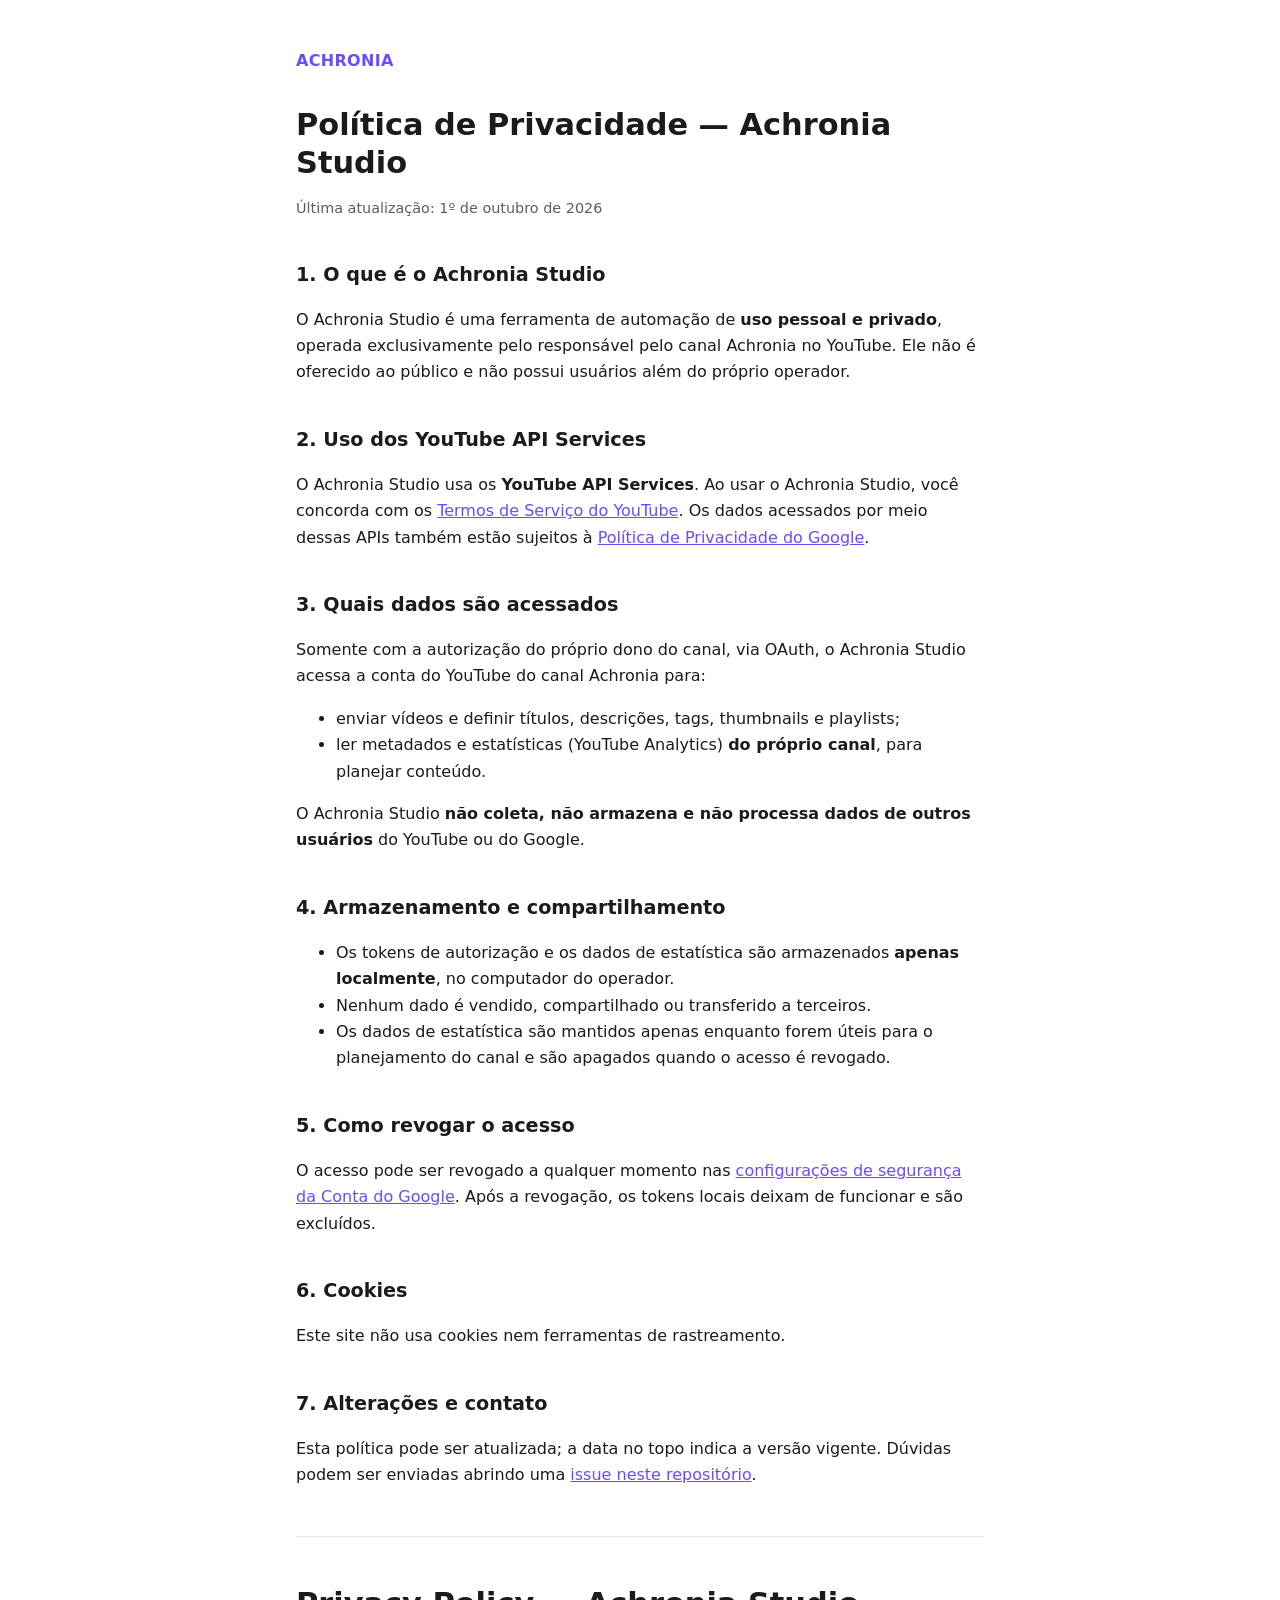
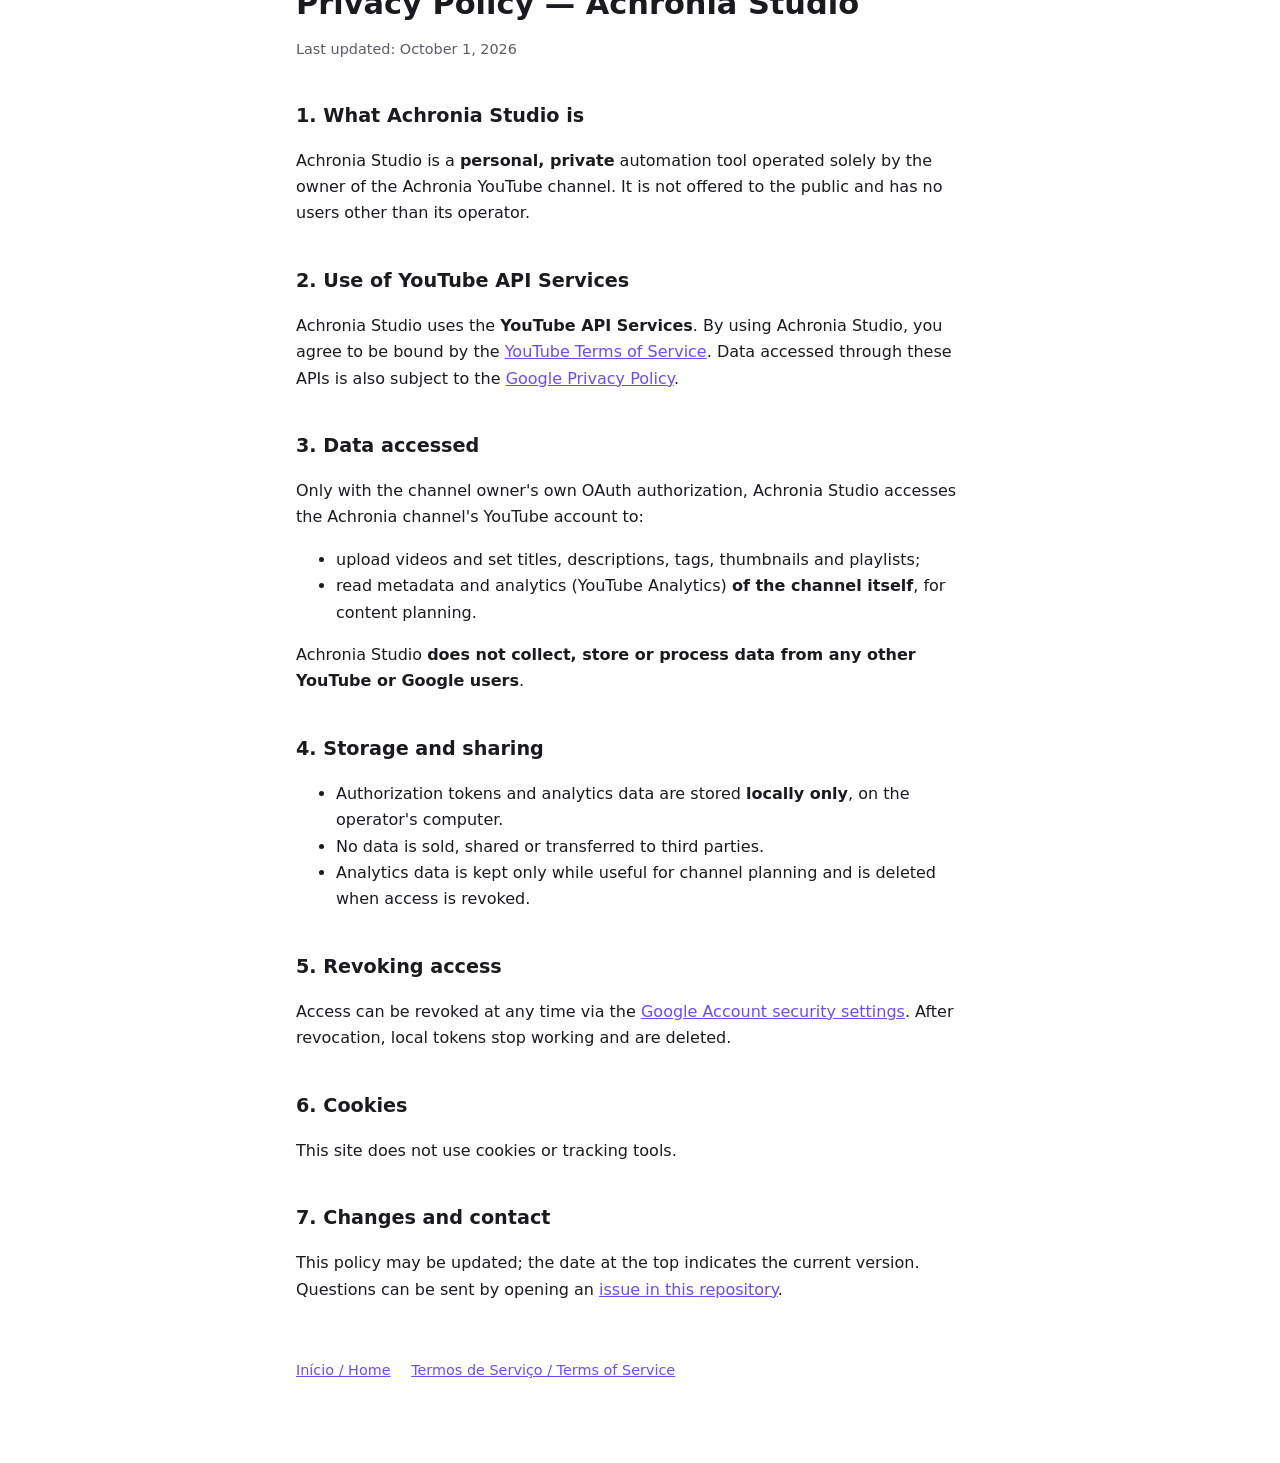
==== privacidade.html @ d72b7e02 "Site do Achronia: início, política de privacidade e termos Co-Authored-By: Claude Opus 5.5 <noreply@" ====
<!doctype html>
<html lang="pt-BR">
<head>
  <meta charset="utf-8">
  <meta name="viewport" content="width=device-width, initial-scale=1">
  <title>Política de Privacidade — Achronia Studio</title>
  <link rel="stylesheet" href="style.css">
</head>
<body>
<main>
  <header>
    <a class="brand" href="./">ACHRONIA</a>
  </header>

  <h1>Política de Privacidade — Achronia Studio</h1>
  <p class="meta">Última atualização: 1º de outubro de 2026</p>

  <h2>1. O que é o Achronia Studio</h2>
  <p>O Achronia Studio é uma ferramenta de automação de <strong>uso pessoal e privado</strong>, operada exclusivamente pelo responsável pelo canal Achronia no YouTube. Ele não é oferecido ao público e não possui usuários além do próprio operador.</p>

  <h2>2. Uso dos YouTube API Services</h2>
  <p>O Achronia Studio usa os <strong>YouTube API Services</strong>. Ao usar o Achronia Studio, você concorda com os <a href="https://www.youtube.com/t/terms">Termos de Serviço do YouTube</a>. Os dados acessados por meio dessas APIs também estão sujeitos à <a href="https://policies.google.com/privacy">Política de Privacidade do Google</a>.</p>

  <h2>3. Quais dados são acessados</h2>
  <p>Somente com a autorização do próprio dono do canal, via OAuth, o Achronia Studio acessa a conta do YouTube do canal Achronia para:</p>
  <ul>
    <li>enviar vídeos e definir títulos, descrições, tags, thumbnails e playlists;</li>
    <li>ler metadados e estatísticas (YouTube Analytics) <strong>do próprio canal</strong>, para planejar conteúdo.</li>
  </ul>
  <p>O Achronia Studio <strong>não coleta, não armazena e não processa dados de outros usuários</strong> do YouTube ou do Google.</p>

  <h2>4. Armazenamento e compartilhamento</h2>
  <ul>
    <li>Os tokens de autorização e os dados de estatística são armazenados <strong>apenas localmente</strong>, no computador do operador.</li>
    <li>Nenhum dado é vendido, compartilhado ou transferido a terceiros.</li>
    <li>Os dados de estatística são mantidos apenas enquanto forem úteis para o planejamento do canal e são apagados quando o acesso é revogado.</li>
  </ul>

  <h2>5. Como revogar o acesso</h2>
  <p>O acesso pode ser revogado a qualquer momento nas <a href="https://security.google.com/settings/security/permissions">configurações de segurança da Conta do Google</a>. Após a revogação, os tokens locais deixam de funcionar e são excluídos.</p>

  <h2>6. Cookies</h2>
  <p>Este site não usa cookies nem ferramentas de rastreamento.</p>

  <h2>7. Alterações e contato</h2>
  <p>Esta política pode ser atualizada; a data no topo indica a versão vigente. Dúvidas podem ser enviadas abrindo uma <a href="https://github.com/MAFSantAna/achronia-site/issues">issue neste repositório</a>.</p>

  <hr>

  <section lang="en">
    <h1>Privacy Policy — Achronia Studio</h1>
    <p class="meta">Last updated: October 1, 2026</p>

    <h2>1. What Achronia Studio is</h2>
    <p>Achronia Studio is a <strong>personal, private</strong> automation tool operated solely by the owner of the Achronia YouTube channel. It is not offered to the public and has no users other than its operator.</p>

    <h2>2. Use of YouTube API Services</h2>
    <p>Achronia Studio uses the <strong>YouTube API Services</strong>. By using Achronia Studio, you agree to be bound by the <a href="https://www.youtube.com/t/terms">YouTube Terms of Service</a>. Data accessed through these APIs is also subject to the <a href="https://policies.google.com/privacy">Google Privacy Policy</a>.</p>

    <h2>3. Data accessed</h2>
    <p>Only with the channel owner's own OAuth authorization, Achronia Studio accesses the Achronia channel's YouTube account to:</p>
    <ul>
      <li>upload videos and set titles, descriptions, tags, thumbnails and playlists;</li>
      <li>read metadata and analytics (YouTube Analytics) <strong>of the channel itself</strong>, for content planning.</li>
    </ul>
    <p>Achronia Studio <strong>does not collect, store or process data from any other YouTube or Google users</strong>.</p>

    <h2>4. Storage and sharing</h2>
    <ul>
      <li>Authorization tokens and analytics data are stored <strong>locally only</strong>, on the operator's computer.</li>
      <li>No data is sold, shared or transferred to third parties.</li>
      <li>Analytics data is kept only while useful for channel planning and is deleted when access is revoked.</li>
    </ul>

    <h2>5. Revoking access</h2>
    <p>Access can be revoked at any time via the <a href="https://security.google.com/settings/security/permissions">Google Account security settings</a>. After revocation, local tokens stop working and are deleted.</p>

    <h2>6. Cookies</h2>
    <p>This site does not use cookies or tracking tools.</p>

    <h2>7. Changes and contact</h2>
    <p>This policy may be updated; the date at the top indicates the current version. Questions can be sent by opening an <a href="https://github.com/MAFSantAna/achronia-site/issues">issue in this repository</a>.</p>
  </section>

  <footer>
    <nav>
      <a href="./">Início / Home</a>
      <a href="termos.html">Termos de Serviço / Terms of Service</a>
    </nav>
  </footer>
</main>
</body>
</html>
---- style.css ----
:root {
  --bg: #ffffff;
  --fg: #1a1a1f;
  --muted: #5c5c66;
  --accent: #6d4aff;
  --line: #e4e4ea;
}
@media (prefers-color-scheme: dark) {
  :root {
    --bg: #111114;
    --fg: #ececf1;
    --muted: #a0a0ad;
    --accent: #a08bff;
    --line: #2a2a31;
  }
}
* { box-sizing: border-box; }
body {
  margin: 0;
  background: var(--bg);
  color: var(--fg);
  font: 16px/1.65 system-ui, -apple-system, "Segoe UI", Roboto, sans-serif;
}
main { max-width: 720px; margin: 0 auto; padding: 48px 16px 80px; }
header { margin-bottom: 32px; }
.brand { font-weight: 700; letter-spacing: .02em; color: var(--accent); text-decoration: none; }
h1 { font-size: 1.9rem; line-height: 1.25; margin: .4em 0 .2em; }
h2 { font-size: 1.2rem; margin-top: 2em; }
p, li { color: var(--fg); }
.meta { color: var(--muted); font-size: .9rem; }
a { color: var(--accent); }
hr { border: 0; border-top: 1px solid var(--line); margin: 48px 0; }
nav a { margin-right: 16px; }
footer { margin-top: 56px; color: var(--muted); font-size: .9rem; }
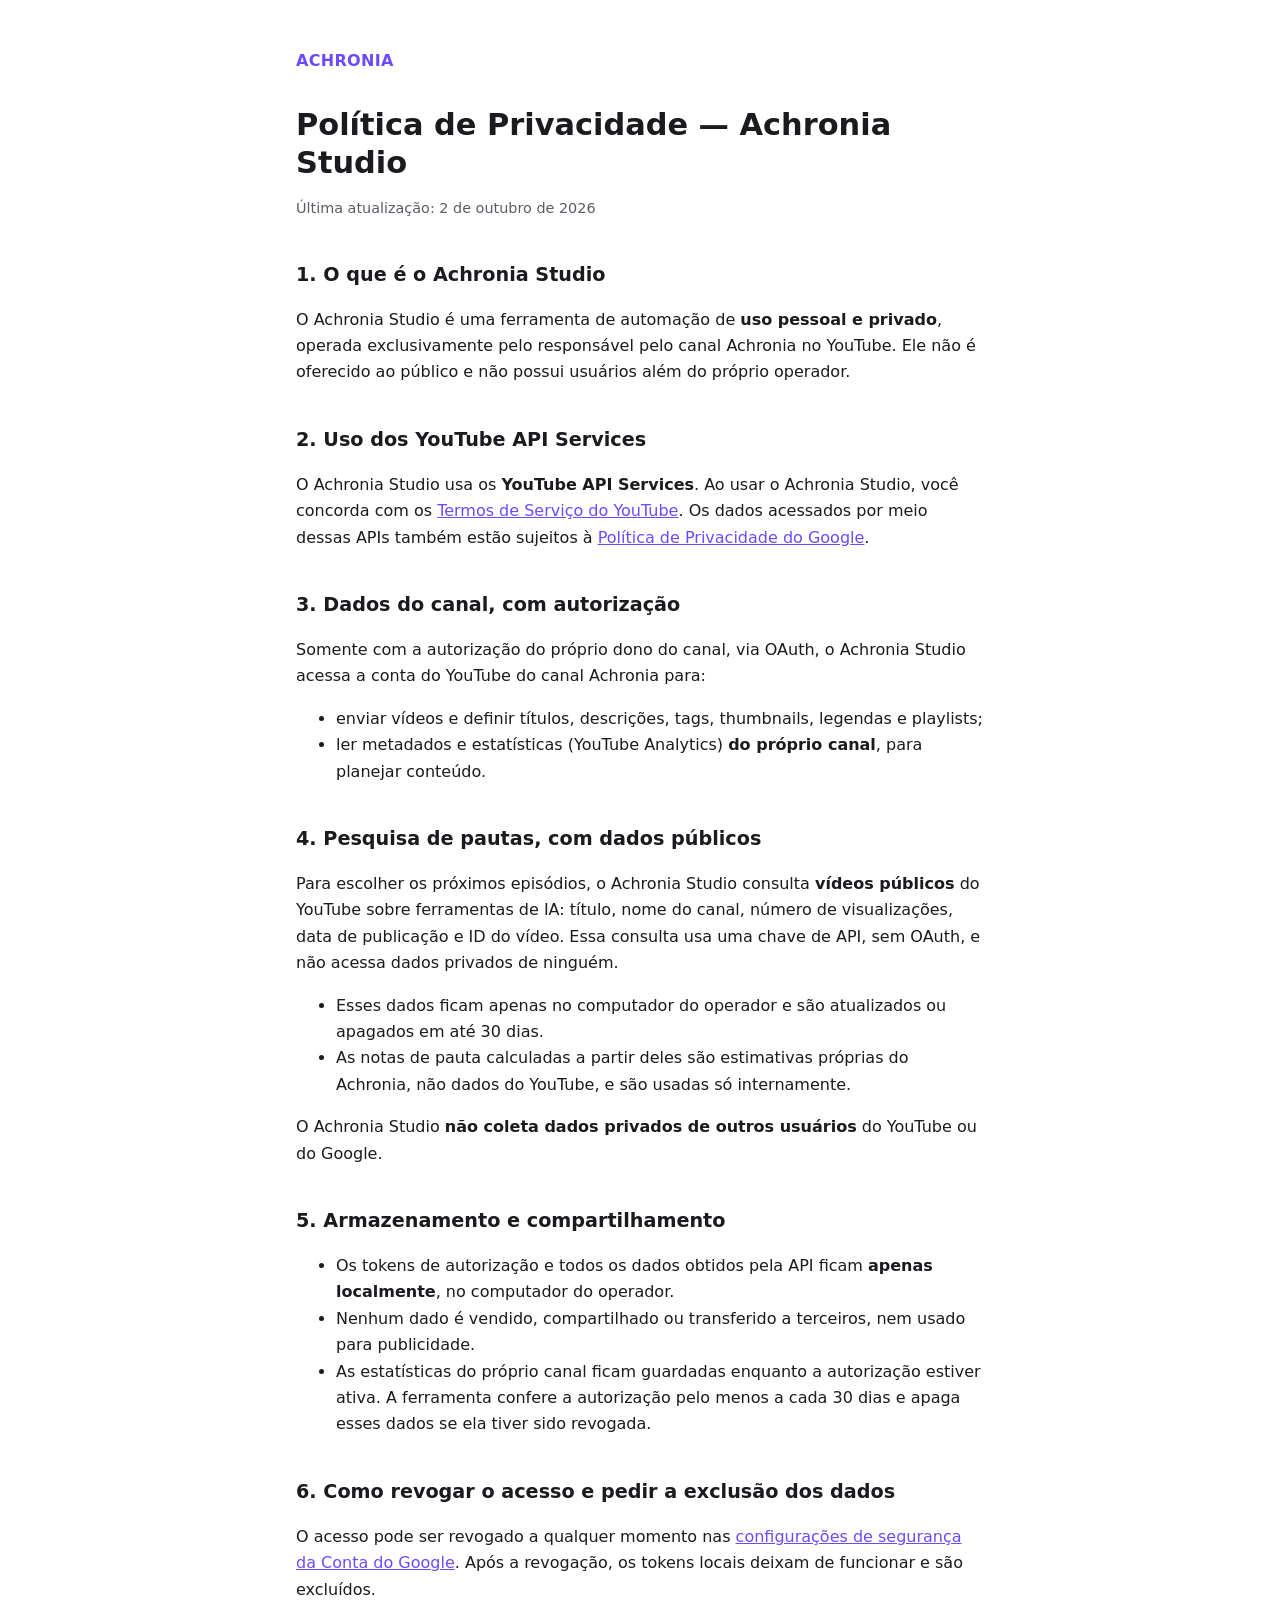
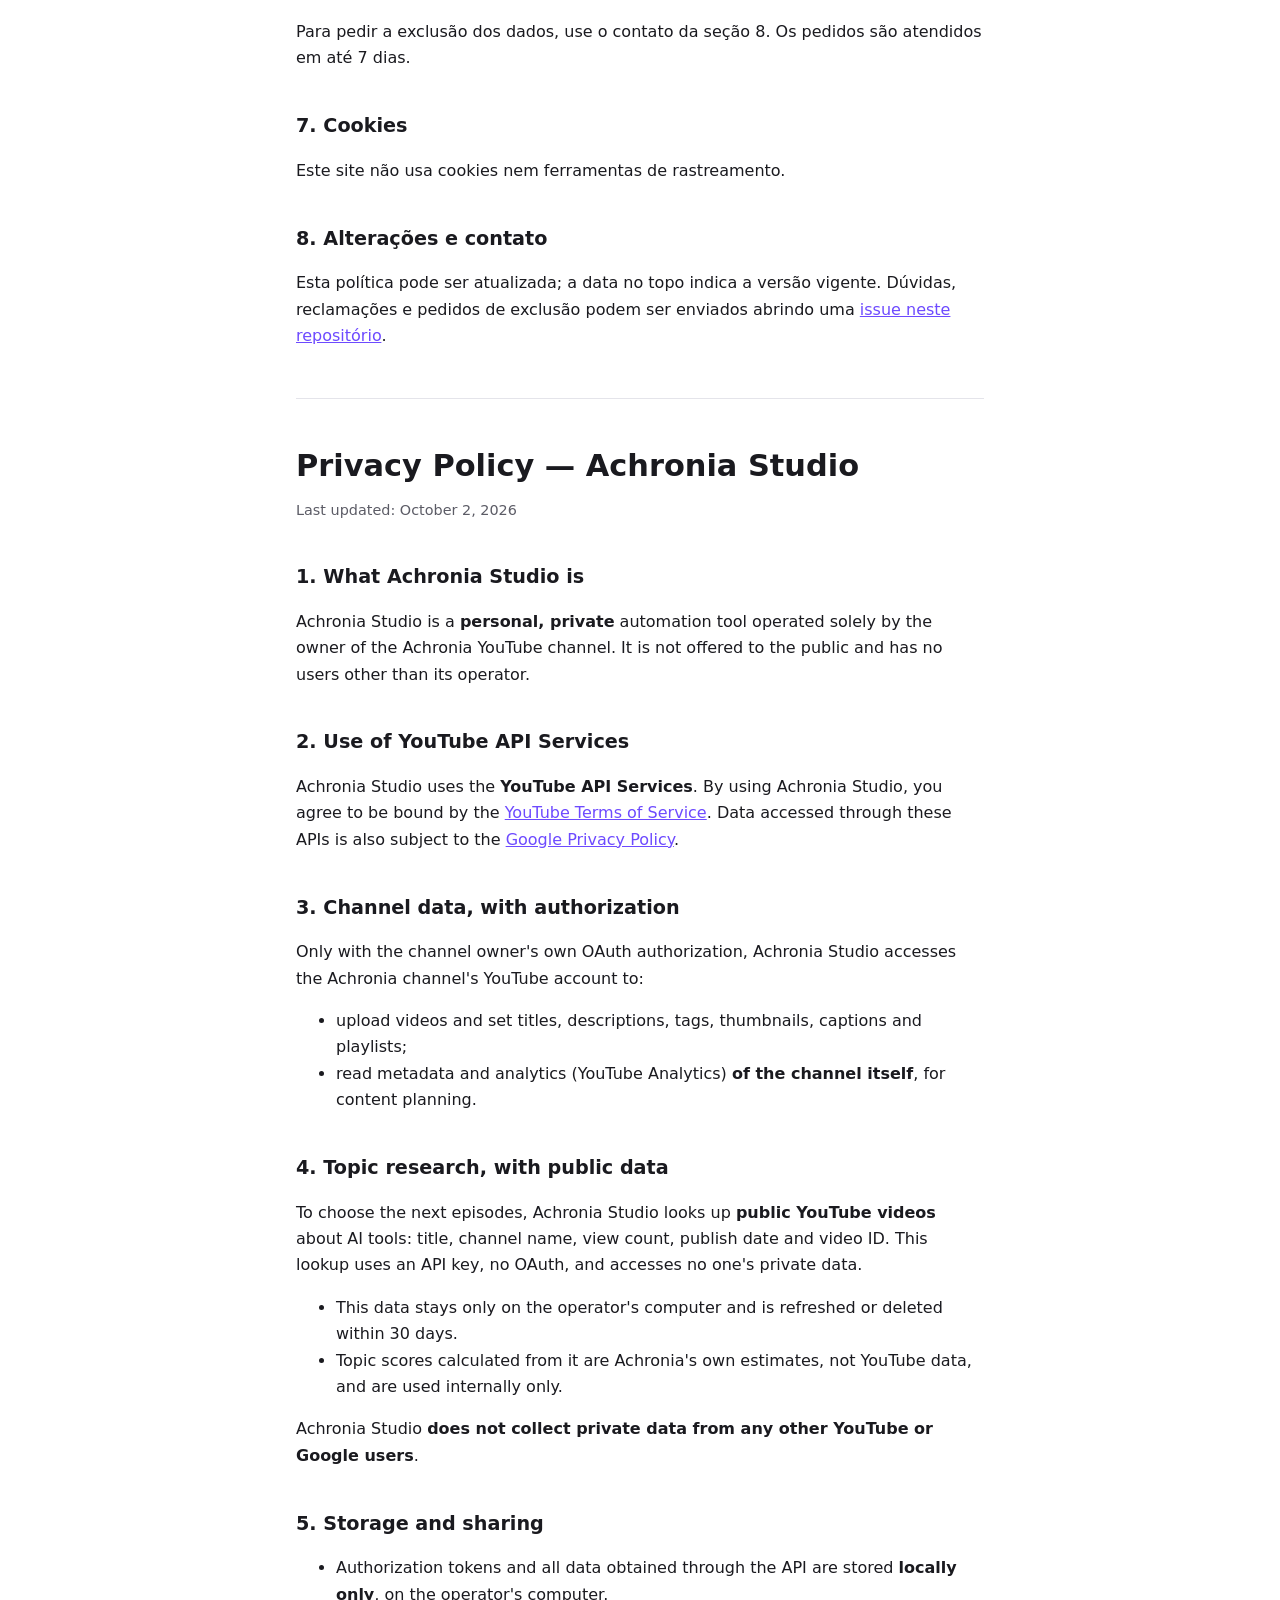
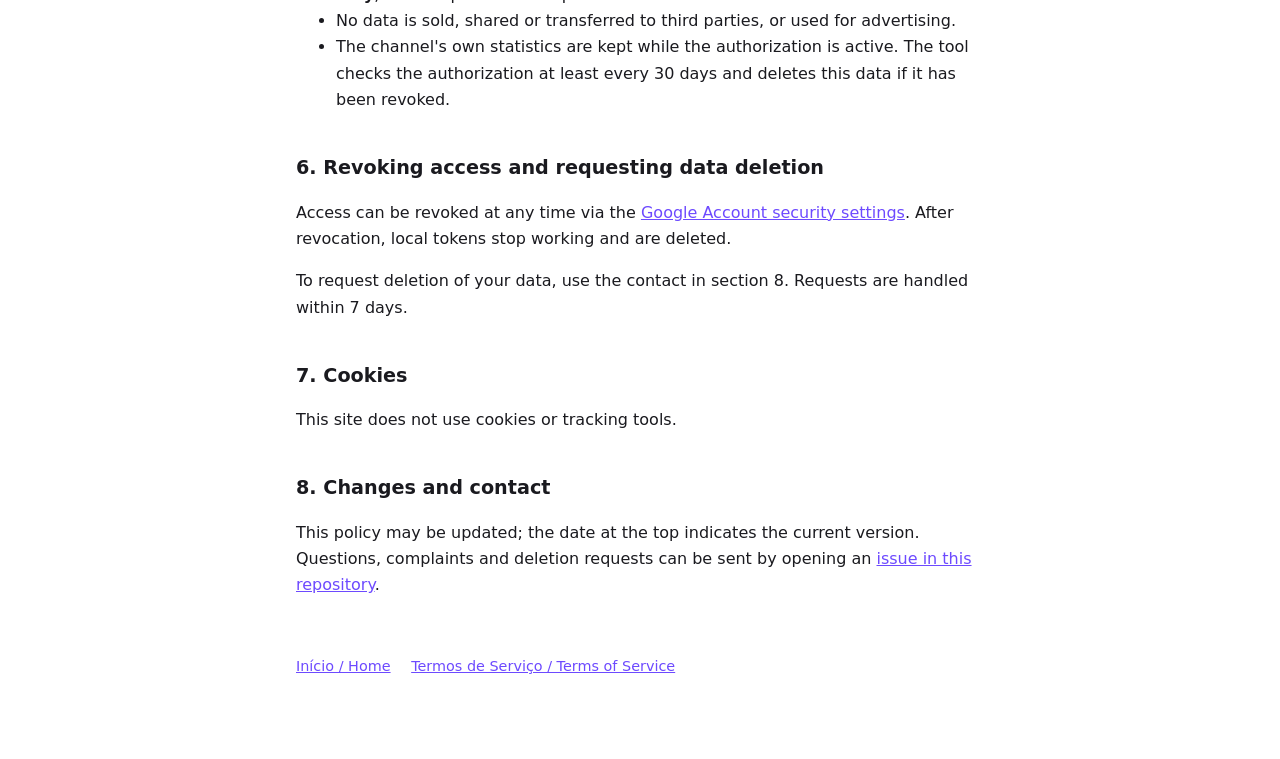
==== commit aee2865d: "Selo Developed with YouTube, pesquisa de pautas e exclusão de dados na política Co-Authored-By: Clau" ====
--- a/privacidade.html
+++ b/privacidade.html
@@ -13,73 +13,89 @@
   </header>
 
   <h1>Política de Privacidade — Achronia Studio</h1>
-  <p class="meta">Última atualização: 1º de outubro de 2026</p>
+  <p class="meta">Última atualização: 2 de outubro de 2026</p>
 
   <h2>1. O que é o Achronia Studio</h2>
   <p>O Achronia Studio é uma ferramenta de automação de <strong>uso pessoal e privado</strong>, operada exclusivamente pelo responsável pelo canal Achronia no YouTube. Ele não é oferecido ao público e não possui usuários além do próprio operador.</p>
 
   <h2>2. Uso dos YouTube API Services</h2>
-  <p>O Achronia Studio usa os <strong>YouTube API Services</strong>. Ao usar o Achronia Studio, você concorda com os <a href="https://www.youtube.com/t/terms">Termos de Serviço do YouTube</a>. Os dados acessados por meio dessas APIs também estão sujeitos à <a href="https://policies.google.com/privacy">Política de Privacidade do Google</a>.</p>
+  <p>O Achronia Studio usa os <strong>YouTube API Services</strong>. Ao usar o Achronia Studio, você concorda com os <a href="https://www.youtube.com/t/terms">Termos de Serviço do YouTube</a>. Os dados acessados por meio dessas APIs também estão sujeitos à <a href="https://www.google.com/policies/privacy">Política de Privacidade do Google</a>.</p>
 
-  <h2>3. Quais dados são acessados</h2>
+  <h2>3. Dados do canal, com autorização</h2>
   <p>Somente com a autorização do próprio dono do canal, via OAuth, o Achronia Studio acessa a conta do YouTube do canal Achronia para:</p>
   <ul>
-    <li>enviar vídeos e definir títulos, descrições, tags, thumbnails e playlists;</li>
+    <li>enviar vídeos e definir títulos, descrições, tags, thumbnails, legendas e playlists;</li>
     <li>ler metadados e estatísticas (YouTube Analytics) <strong>do próprio canal</strong>, para planejar conteúdo.</li>
   </ul>
-  <p>O Achronia Studio <strong>não coleta, não armazena e não processa dados de outros usuários</strong> do YouTube ou do Google.</p>
 
-  <h2>4. Armazenamento e compartilhamento</h2>
+  <h2>4. Pesquisa de pautas, com dados públicos</h2>
+  <p>Para escolher os próximos episódios, o Achronia Studio consulta <strong>vídeos públicos</strong> do YouTube sobre ferramentas de IA: título, nome do canal, número de visualizações, data de publicação e ID do vídeo. Essa consulta usa uma chave de API, sem OAuth, e não acessa dados privados de ninguém.</p>
   <ul>
-    <li>Os tokens de autorização e os dados de estatística são armazenados <strong>apenas localmente</strong>, no computador do operador.</li>
-    <li>Nenhum dado é vendido, compartilhado ou transferido a terceiros.</li>
-    <li>Os dados de estatística são mantidos apenas enquanto forem úteis para o planejamento do canal e são apagados quando o acesso é revogado.</li>
+    <li>Esses dados ficam apenas no computador do operador e são atualizados ou apagados em até 30 dias.</li>
+    <li>As notas de pauta calculadas a partir deles são estimativas próprias do Achronia, não dados do YouTube, e são usadas só internamente.</li>
+  </ul>
+  <p>O Achronia Studio <strong>não coleta dados privados de outros usuários</strong> do YouTube ou do Google.</p>
+
+  <h2>5. Armazenamento e compartilhamento</h2>
+  <ul>
+    <li>Os tokens de autorização e todos os dados obtidos pela API ficam <strong>apenas localmente</strong>, no computador do operador.</li>
+    <li>Nenhum dado é vendido, compartilhado ou transferido a terceiros, nem usado para publicidade.</li>
+    <li>As estatísticas do próprio canal ficam guardadas enquanto a autorização estiver ativa. A ferramenta confere a autorização pelo menos a cada 30 dias e apaga esses dados se ela tiver sido revogada.</li>
   </ul>
 
-  <h2>5. Como revogar o acesso</h2>
+  <h2>6. Como revogar o acesso e pedir a exclusão dos dados</h2>
   <p>O acesso pode ser revogado a qualquer momento nas <a href="https://security.google.com/settings/security/permissions">configurações de segurança da Conta do Google</a>. Após a revogação, os tokens locais deixam de funcionar e são excluídos.</p>
+  <p>Para pedir a exclusão dos dados, use o contato da seção 8. Os pedidos são atendidos em até 7 dias.</p>
 
-  <h2>6. Cookies</h2>
+  <h2>7. Cookies</h2>
   <p>Este site não usa cookies nem ferramentas de rastreamento.</p>
 
-  <h2>7. Alterações e contato</h2>
-  <p>Esta política pode ser atualizada; a data no topo indica a versão vigente. Dúvidas podem ser enviadas abrindo uma <a href="https://github.com/MAFSantAna/achronia-site/issues">issue neste repositório</a>.</p>
+  <h2>8. Alterações e contato</h2>
+  <p>Esta política pode ser atualizada; a data no topo indica a versão vigente. Dúvidas, reclamações e pedidos de exclusão podem ser enviados abrindo uma <a href="https://github.com/MAFSantAna/achronia-site/issues">issue neste repositório</a>.</p>
 
   <hr>
 
   <section lang="en">
     <h1>Privacy Policy — Achronia Studio</h1>
-    <p class="meta">Last updated: October 1, 2026</p>
+    <p class="meta">Last updated: October 2, 2026</p>
 
     <h2>1. What Achronia Studio is</h2>
     <p>Achronia Studio is a <strong>personal, private</strong> automation tool operated solely by the owner of the Achronia YouTube channel. It is not offered to the public and has no users other than its operator.</p>
 
     <h2>2. Use of YouTube API Services</h2>
-    <p>Achronia Studio uses the <strong>YouTube API Services</strong>. By using Achronia Studio, you agree to be bound by the <a href="https://www.youtube.com/t/terms">YouTube Terms of Service</a>. Data accessed through these APIs is also subject to the <a href="https://policies.google.com/privacy">Google Privacy Policy</a>.</p>
+    <p>Achronia Studio uses the <strong>YouTube API Services</strong>. By using Achronia Studio, you agree to be bound by the <a href="https://www.youtube.com/t/terms">YouTube Terms of Service</a>. Data accessed through these APIs is also subject to the <a href="https://www.google.com/policies/privacy">Google Privacy Policy</a>.</p>
 
-    <h2>3. Data accessed</h2>
+    <h2>3. Channel data, with authorization</h2>
     <p>Only with the channel owner's own OAuth authorization, Achronia Studio accesses the Achronia channel's YouTube account to:</p>
     <ul>
-      <li>upload videos and set titles, descriptions, tags, thumbnails and playlists;</li>
+      <li>upload videos and set titles, descriptions, tags, thumbnails, captions and playlists;</li>
       <li>read metadata and analytics (YouTube Analytics) <strong>of the channel itself</strong>, for content planning.</li>
     </ul>
-    <p>Achronia Studio <strong>does not collect, store or process data from any other YouTube or Google users</strong>.</p>
 
-    <h2>4. Storage and sharing</h2>
+    <h2>4. Topic research, with public data</h2>
+    <p>To choose the next episodes, Achronia Studio looks up <strong>public YouTube videos</strong> about AI tools: title, channel name, view count, publish date and video ID. This lookup uses an API key, no OAuth, and accesses no one's private data.</p>
     <ul>
-      <li>Authorization tokens and analytics data are stored <strong>locally only</strong>, on the operator's computer.</li>
-      <li>No data is sold, shared or transferred to third parties.</li>
-      <li>Analytics data is kept only while useful for channel planning and is deleted when access is revoked.</li>
+      <li>This data stays only on the operator's computer and is refreshed or deleted within 30 days.</li>
+      <li>Topic scores calculated from it are Achronia's own estimates, not YouTube data, and are used internally only.</li>
+    </ul>
+    <p>Achronia Studio <strong>does not collect private data from any other YouTube or Google users</strong>.</p>
+
+    <h2>5. Storage and sharing</h2>
+    <ul>
+      <li>Authorization tokens and all data obtained through the API are stored <strong>locally only</strong>, on the operator's computer.</li>
+      <li>No data is sold, shared or transferred to third parties, or used for advertising.</li>
+      <li>The channel's own statistics are kept while the authorization is active. The tool checks the authorization at least every 30 days and deletes this data if it has been revoked.</li>
     </ul>
 
-    <h2>5. Revoking access</h2>
+    <h2>6. Revoking access and requesting data deletion</h2>
     <p>Access can be revoked at any time via the <a href="https://security.google.com/settings/security/permissions">Google Account security settings</a>. After revocation, local tokens stop working and are deleted.</p>
+    <p>To request deletion of your data, use the contact in section 8. Requests are handled within 7 days.</p>
 
-    <h2>6. Cookies</h2>
+    <h2>7. Cookies</h2>
     <p>This site does not use cookies or tracking tools.</p>
 
-    <h2>7. Changes and contact</h2>
-    <p>This policy may be updated; the date at the top indicates the current version. Questions can be sent by opening an <a href="https://github.com/MAFSantAna/achronia-site/issues">issue in this repository</a>.</p>
+    <h2>8. Changes and contact</h2>
+    <p>This policy may be updated; the date at the top indicates the current version. Questions, complaints and deletion requests can be sent by opening an <a href="https://github.com/MAFSantAna/achronia-site/issues">issue in this repository</a>.</p>
   </section>
 
   <footer>
--- a/style.css
+++ b/style.css
@@ -32,3 +32,5 @@
 hr { border: 0; border-top: 1px solid var(--line); margin: 48px 0; }
 nav a { margin-right: 16px; }
 footer { margin-top: 56px; color: var(--muted); font-size: .9rem; }
+.selo { display: inline-block; margin-bottom: 8px; }
+.selo img { display: block; max-width: 100%; height: auto; }
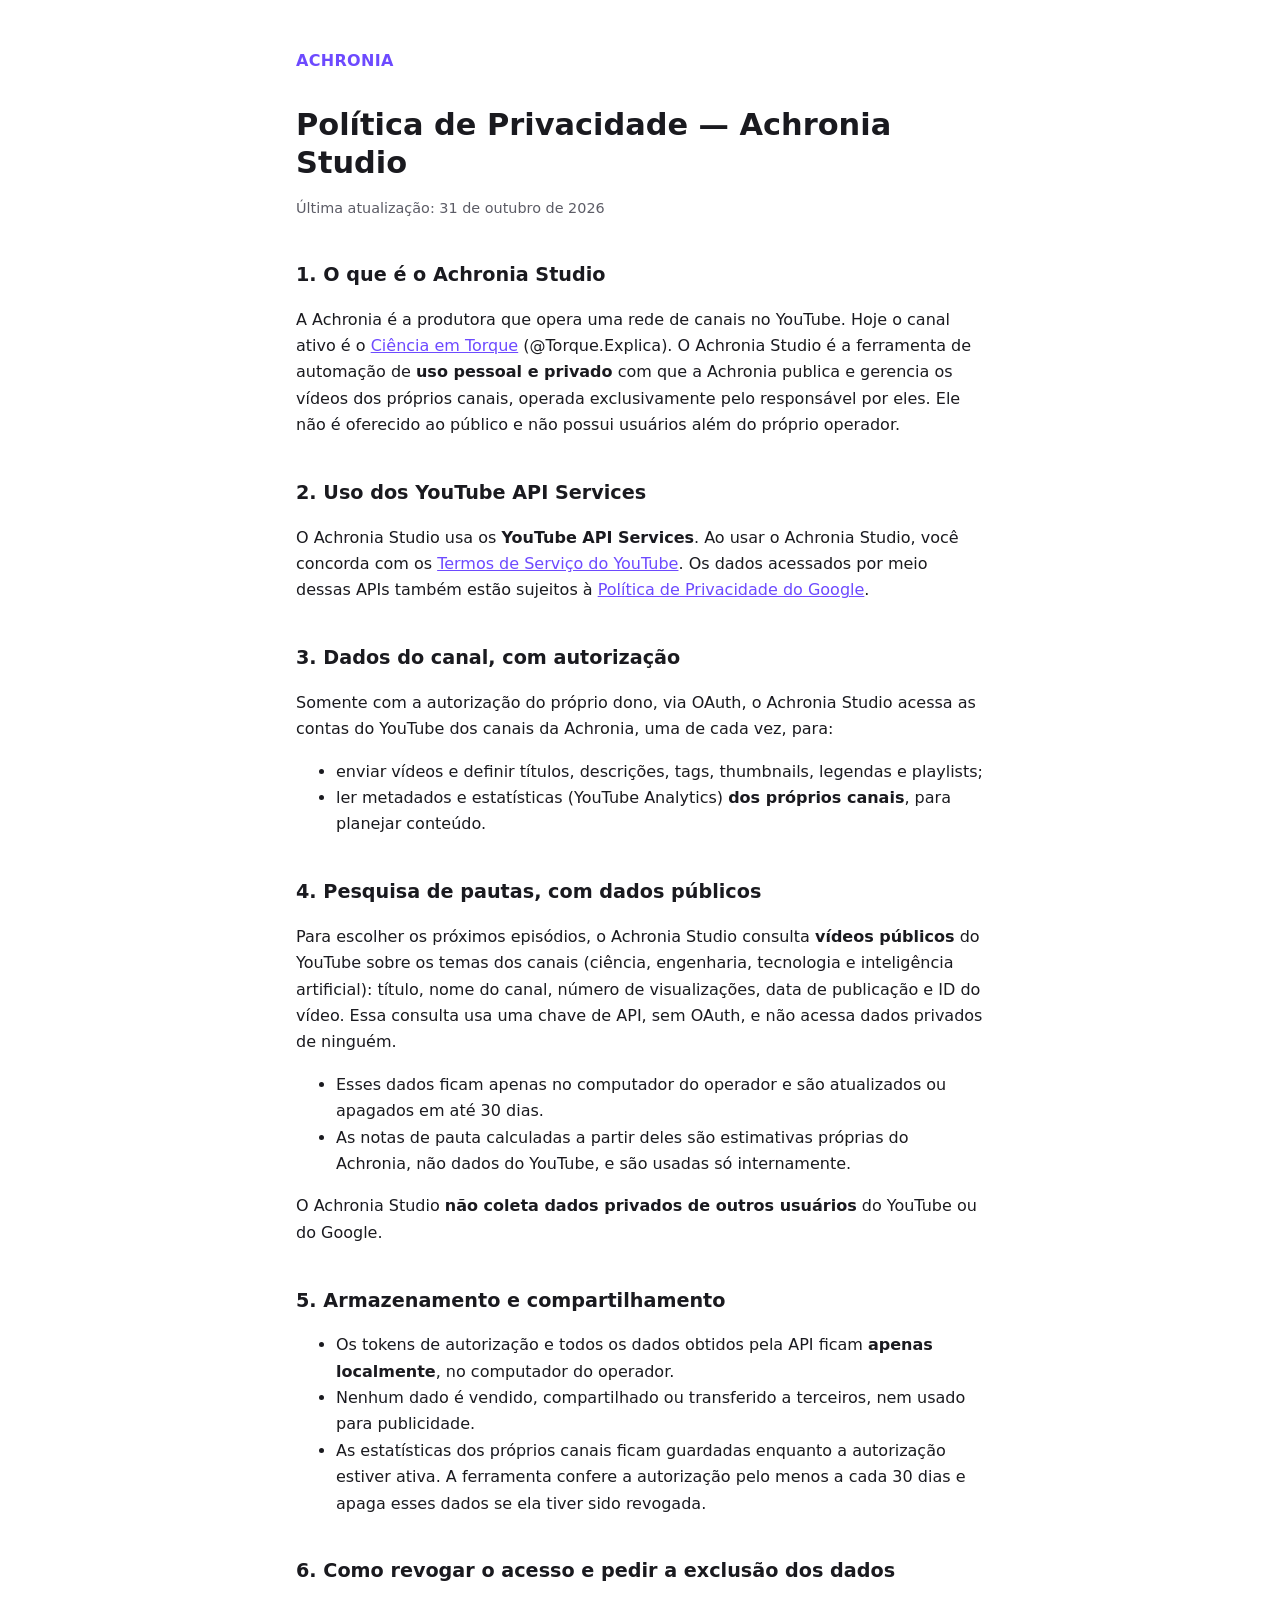
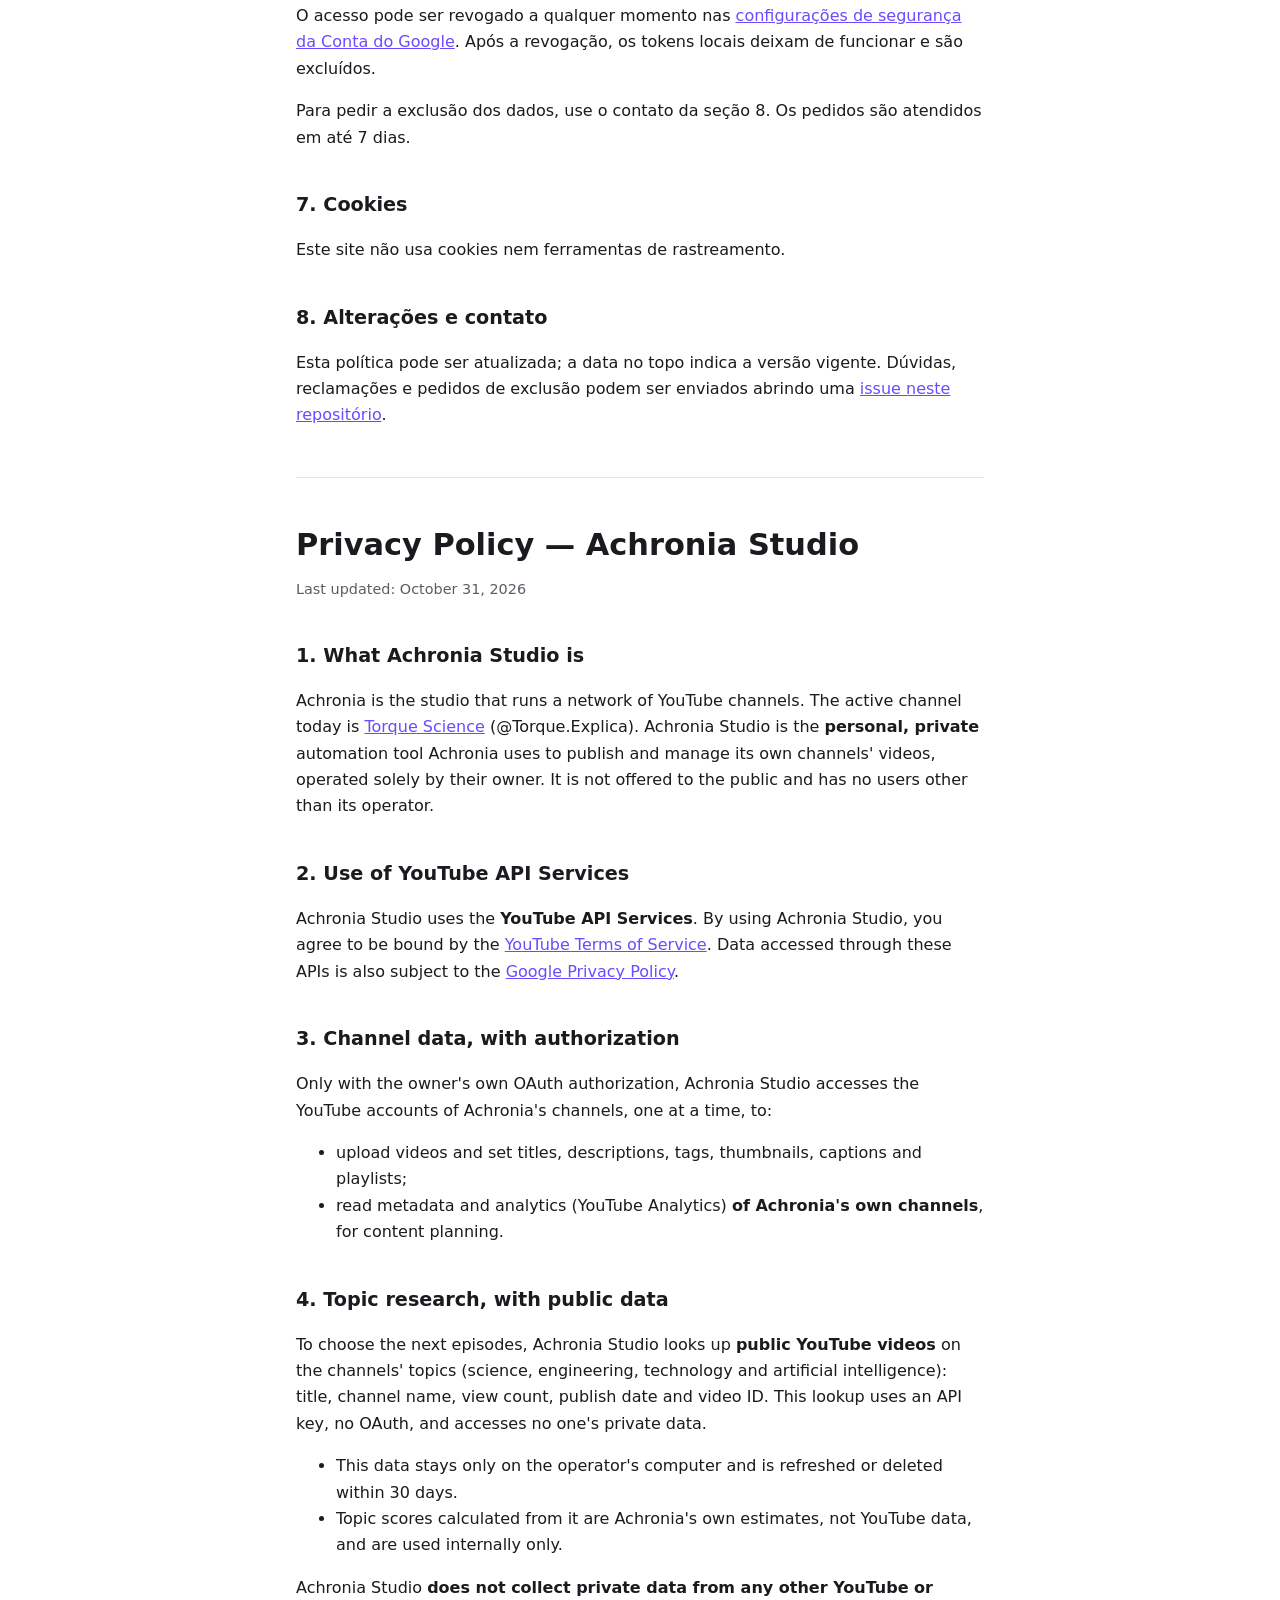
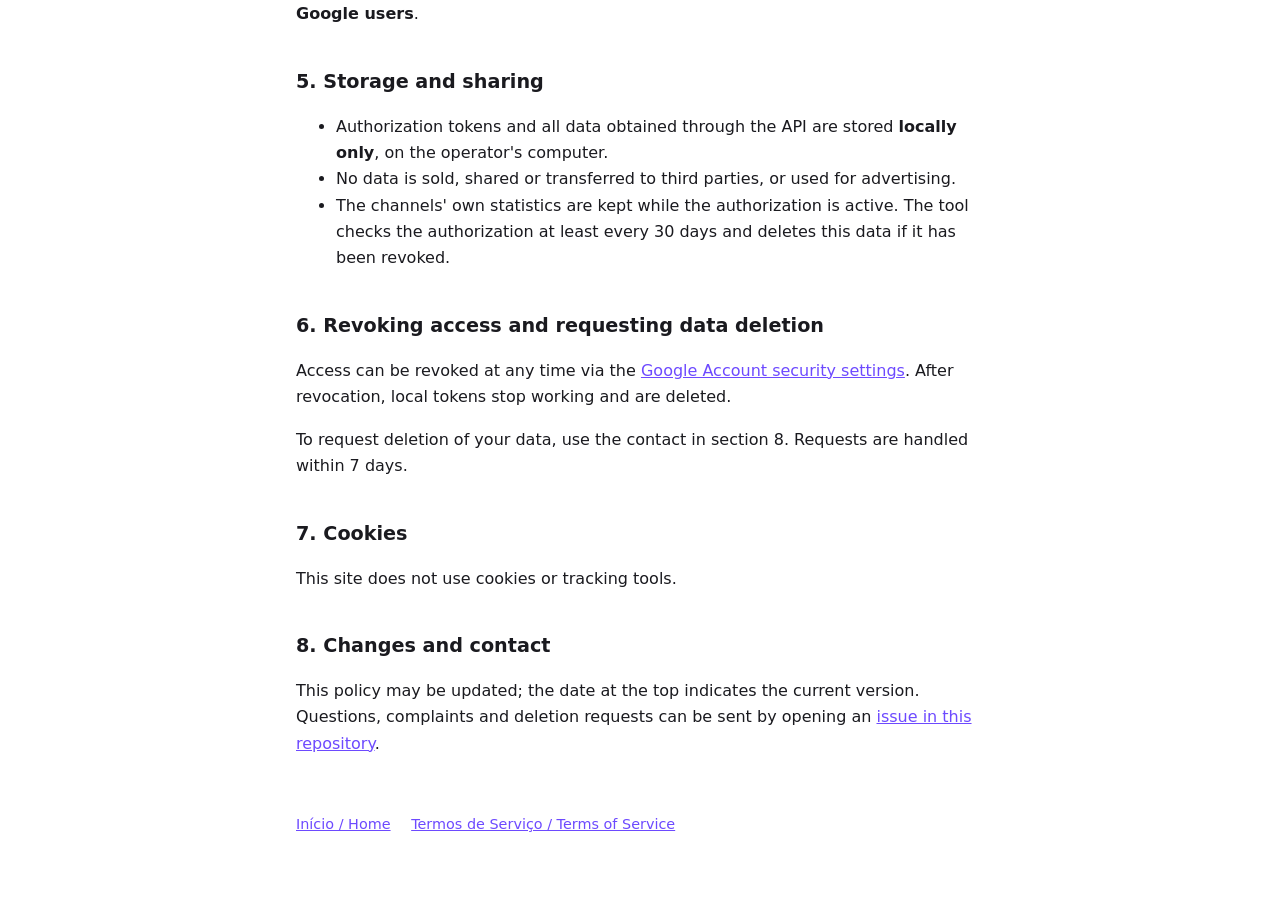
==== commit fd81802a: "docs: privacidade e termos falam da rede de canais da Achronia, com o Ciência em Torque Co-Authored-" ====
--- a/privacidade.html
+++ b/privacidade.html
@@ -13,23 +13,23 @@
   </header>
 
   <h1>Política de Privacidade — Achronia Studio</h1>
-  <p class="meta">Última atualização: 2 de outubro de 2026</p>
+  <p class="meta">Última atualização: 31 de outubro de 2026</p>
 
   <h2>1. O que é o Achronia Studio</h2>
-  <p>O Achronia Studio é uma ferramenta de automação de <strong>uso pessoal e privado</strong>, operada exclusivamente pelo responsável pelo canal Achronia no YouTube. Ele não é oferecido ao público e não possui usuários além do próprio operador.</p>
+  <p>A Achronia é a produtora que opera uma rede de canais no YouTube. Hoje o canal ativo é o <a href="https://www.youtube.com/@Torque.Explica">Ciência em Torque</a> (@Torque.Explica). O Achronia Studio é a ferramenta de automação de <strong>uso pessoal e privado</strong> com que a Achronia publica e gerencia os vídeos dos próprios canais, operada exclusivamente pelo responsável por eles. Ele não é oferecido ao público e não possui usuários além do próprio operador.</p>
 
   <h2>2. Uso dos YouTube API Services</h2>
   <p>O Achronia Studio usa os <strong>YouTube API Services</strong>. Ao usar o Achronia Studio, você concorda com os <a href="https://www.youtube.com/t/terms">Termos de Serviço do YouTube</a>. Os dados acessados por meio dessas APIs também estão sujeitos à <a href="https://www.google.com/policies/privacy">Política de Privacidade do Google</a>.</p>
 
   <h2>3. Dados do canal, com autorização</h2>
-  <p>Somente com a autorização do próprio dono do canal, via OAuth, o Achronia Studio acessa a conta do YouTube do canal Achronia para:</p>
+  <p>Somente com a autorização do próprio dono, via OAuth, o Achronia Studio acessa as contas do YouTube dos canais da Achronia, uma de cada vez, para:</p>
   <ul>
     <li>enviar vídeos e definir títulos, descrições, tags, thumbnails, legendas e playlists;</li>
-    <li>ler metadados e estatísticas (YouTube Analytics) <strong>do próprio canal</strong>, para planejar conteúdo.</li>
+    <li>ler metadados e estatísticas (YouTube Analytics) <strong>dos próprios canais</strong>, para planejar conteúdo.</li>
   </ul>
 
   <h2>4. Pesquisa de pautas, com dados públicos</h2>
-  <p>Para escolher os próximos episódios, o Achronia Studio consulta <strong>vídeos públicos</strong> do YouTube sobre ferramentas de IA: título, nome do canal, número de visualizações, data de publicação e ID do vídeo. Essa consulta usa uma chave de API, sem OAuth, e não acessa dados privados de ninguém.</p>
+  <p>Para escolher os próximos episódios, o Achronia Studio consulta <strong>vídeos públicos</strong> do YouTube sobre os temas dos canais (ciência, engenharia, tecnologia e inteligência artificial): título, nome do canal, número de visualizações, data de publicação e ID do vídeo. Essa consulta usa uma chave de API, sem OAuth, e não acessa dados privados de ninguém.</p>
   <ul>
     <li>Esses dados ficam apenas no computador do operador e são atualizados ou apagados em até 30 dias.</li>
     <li>As notas de pauta calculadas a partir deles são estimativas próprias do Achronia, não dados do YouTube, e são usadas só internamente.</li>
@@ -40,7 +40,7 @@
   <ul>
     <li>Os tokens de autorização e todos os dados obtidos pela API ficam <strong>apenas localmente</strong>, no computador do operador.</li>
     <li>Nenhum dado é vendido, compartilhado ou transferido a terceiros, nem usado para publicidade.</li>
-    <li>As estatísticas do próprio canal ficam guardadas enquanto a autorização estiver ativa. A ferramenta confere a autorização pelo menos a cada 30 dias e apaga esses dados se ela tiver sido revogada.</li>
+    <li>As estatísticas dos próprios canais ficam guardadas enquanto a autorização estiver ativa. A ferramenta confere a autorização pelo menos a cada 30 dias e apaga esses dados se ela tiver sido revogada.</li>
   </ul>
 
   <h2>6. Como revogar o acesso e pedir a exclusão dos dados</h2>
@@ -57,23 +57,23 @@
 
   <section lang="en">
     <h1>Privacy Policy — Achronia Studio</h1>
-    <p class="meta">Last updated: October 2, 2026</p>
+    <p class="meta">Last updated: October 31, 2026</p>
 
     <h2>1. What Achronia Studio is</h2>
-    <p>Achronia Studio is a <strong>personal, private</strong> automation tool operated solely by the owner of the Achronia YouTube channel. It is not offered to the public and has no users other than its operator.</p>
+    <p>Achronia is the studio that runs a network of YouTube channels. The active channel today is <a href="https://www.youtube.com/@Torque.Explica">Torque Science</a> (@Torque.Explica). Achronia Studio is the <strong>personal, private</strong> automation tool Achronia uses to publish and manage its own channels' videos, operated solely by their owner. It is not offered to the public and has no users other than its operator.</p>
 
     <h2>2. Use of YouTube API Services</h2>
     <p>Achronia Studio uses the <strong>YouTube API Services</strong>. By using Achronia Studio, you agree to be bound by the <a href="https://www.youtube.com/t/terms">YouTube Terms of Service</a>. Data accessed through these APIs is also subject to the <a href="https://www.google.com/policies/privacy">Google Privacy Policy</a>.</p>
 
     <h2>3. Channel data, with authorization</h2>
-    <p>Only with the channel owner's own OAuth authorization, Achronia Studio accesses the Achronia channel's YouTube account to:</p>
+    <p>Only with the owner's own OAuth authorization, Achronia Studio accesses the YouTube accounts of Achronia's channels, one at a time, to:</p>
     <ul>
       <li>upload videos and set titles, descriptions, tags, thumbnails, captions and playlists;</li>
-      <li>read metadata and analytics (YouTube Analytics) <strong>of the channel itself</strong>, for content planning.</li>
+      <li>read metadata and analytics (YouTube Analytics) <strong>of Achronia's own channels</strong>, for content planning.</li>
     </ul>
 
     <h2>4. Topic research, with public data</h2>
-    <p>To choose the next episodes, Achronia Studio looks up <strong>public YouTube videos</strong> about AI tools: title, channel name, view count, publish date and video ID. This lookup uses an API key, no OAuth, and accesses no one's private data.</p>
+    <p>To choose the next episodes, Achronia Studio looks up <strong>public YouTube videos</strong> on the channels' topics (science, engineering, technology and artificial intelligence): title, channel name, view count, publish date and video ID. This lookup uses an API key, no OAuth, and accesses no one's private data.</p>
     <ul>
       <li>This data stays only on the operator's computer and is refreshed or deleted within 30 days.</li>
       <li>Topic scores calculated from it are Achronia's own estimates, not YouTube data, and are used internally only.</li>
@@ -84,7 +84,7 @@
     <ul>
       <li>Authorization tokens and all data obtained through the API are stored <strong>locally only</strong>, on the operator's computer.</li>
       <li>No data is sold, shared or transferred to third parties, or used for advertising.</li>
-      <li>The channel's own statistics are kept while the authorization is active. The tool checks the authorization at least every 30 days and deletes this data if it has been revoked.</li>
+      <li>The channels' own statistics are kept while the authorization is active. The tool checks the authorization at least every 30 days and deletes this data if it has been revoked.</li>
     </ul>
 
     <h2>6. Revoking access and requesting data deletion</h2>
